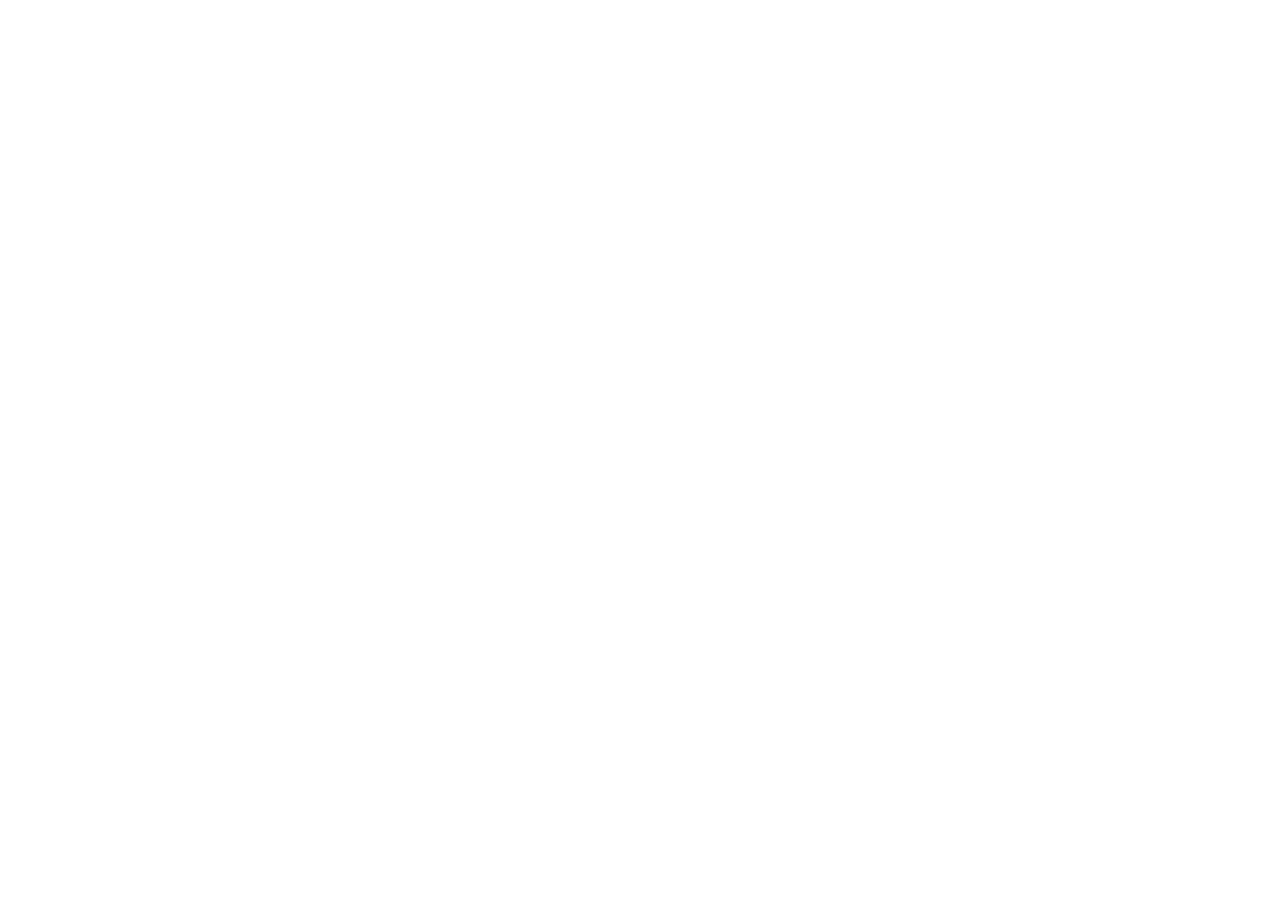
==== index.html @ 85fa4254 "Base Styles and Color Vars generated in Css File" ====
<!DOCTYPE html>
<html lang="en">
<head>
    <meta charset="UTF-8">
    <meta http-equiv="X-UA-Compatible" content="IE=edge">
    <meta name="viewport" content="width=device-width, initial-scale=1.0">
    <link rel="stylesheet" href="index.css">
    <link href=“https://fonts.googleapis.com/css2?family=DM+Sans:wght@400;500;700&family=Inter:wght@300;500&display=swap” rel=“stylesheet”>
    <title>Bata Bit</title>
</head>
<body>
    <header></header>
    <main>
        <div></div>
        <div></div>
        <div></div>
        <div></div>
    </main>
    <footer></footer>
</body>
</html>
---- index.css ----
/*
    1. Position
    2. Box Model
    3. Tipografy
    4. Visuals
    5. Micelaneous
*/

:root {
    /*colors*/
    --bitcoin-orange: #F7931A;
    --soft-orange: #ffe9d5;
    --secondary-blue: #1A9AF7;
    --soft-blue: #E7F5FF;
    --warm-black: #201E1C;
    --black: #282623;
    --grey: #BABABA;
    --off-white: #FAF8F7;
    --just-white: #FFFFFF;
}
* {
    margin: 0;
    padding: 0;
    box-sizing: border-box;
}
html {
    font-size: 62,5%;
    font-family: 'DM Sans', sans-serif;
}
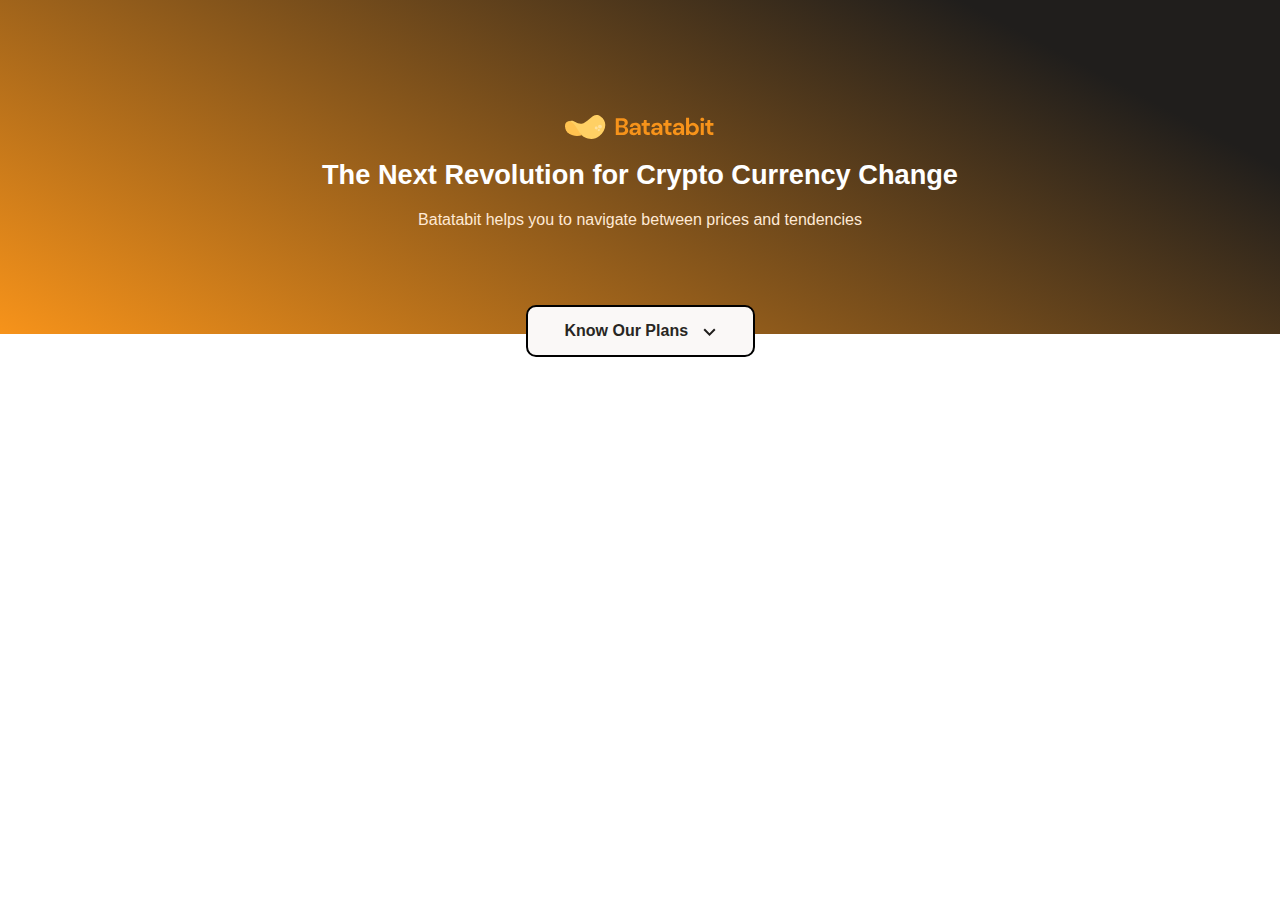
==== commit 013d49a3: "Header Finished" ====
--- a/index.html
+++ b/index.html
@@ -9,7 +9,12 @@
     <title>Bata Bit</title>
 </head>
 <body>
-    <header></header>
+    <header>
+        <img src="assets/img/logo.svg" alt="Batatabit-Logotipe">
+        <h1 class="header--title-container">The Next Revolution for Crypto Currency Change</h1>
+        <p>Batatabit helps you to navigate between prices and tendencies</p>
+        <a href="" class="header--button">Know Our Plans <span></span></a>
+    </header>
     <main>
         <div></div>
         <div></div>
--- a/index.css
+++ b/index.css
@@ -17,6 +17,10 @@
     --grey: #BABABA;
     --off-white: #FAF8F7;
     --just-white: #FFFFFF;
+
+    /*Construct Var*/
+
+    --border: 2px solid black;
 }
 * {
     margin: 0;
@@ -26,4 +30,59 @@
 html {
     font-size: 62,5%;
     font-family: 'DM Sans', sans-serif;
-}+}
+header {
+    position: relative;
+    display: flex;
+    min-width: 320px;
+    height: 334px;
+    width: 100%;
+    flex-direction: column;
+    justify-content: center;
+    text-align: center;
+    background: linear-gradient(207.8deg, #201E1C 16.69%, #F7931A 100%);
+    
+}
+header img {
+    width: 150px;
+    height: 24px;
+    margin-top: 10px;
+    align-self: center;
+}
+header p {
+    margin-top: 20px;
+    color: var(--soft-orange);
+}
+header a {
+    margin-top: 20px;
+}
+header .header--button {
+    position: absolute;
+    top: 285px;
+    padding: 15px;
+    width: 229px;
+    border-radius: 10px;
+    border: var(--border);
+    background-color: var(--off-white);
+    align-self: center;
+    text-decoration: none;
+    color: var(--black);
+    font-weight: bold;
+}
+header .header--button span {
+    display: inline-block;
+    width: 13px;
+    height: 8px;
+    background-image: url('./assets/icons/down-arrow.svg');
+    margin-left: 10px;
+}
+.header--title-container {
+    width: 90%;
+    min-width: 288px;
+    max-width: 900px;
+    margin-top: 20px;
+    align-self: center;
+    font-size: 1.7rem;
+    color: var(--just-white);
+    /*border: var(--border);*/
+}
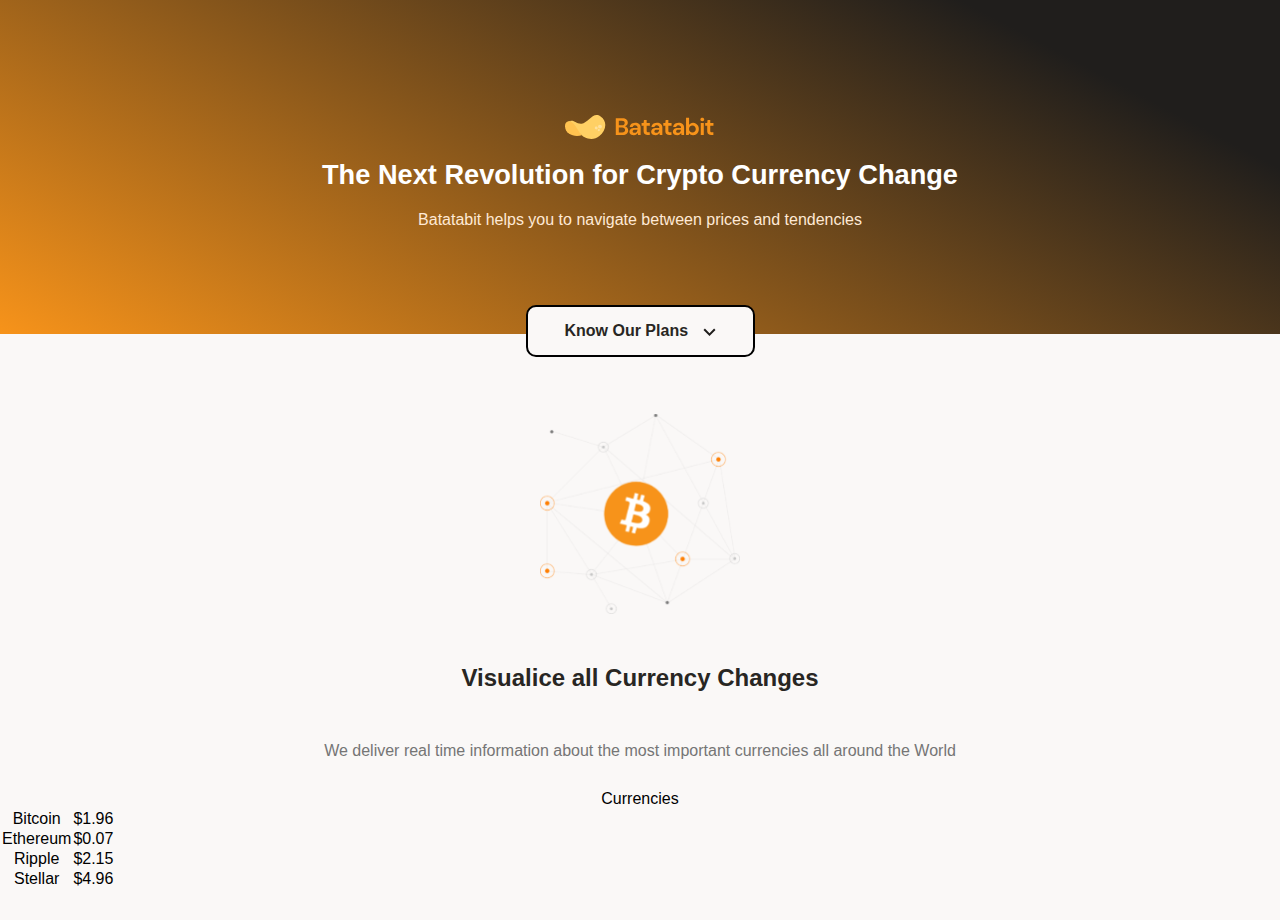
==== commit f7d38f63: "Started with the currency table" ====
--- a/index.html
+++ b/index.html
@@ -10,16 +10,50 @@
 </head>
 <body>
     <header>
-        <img src="assets/img/logo.svg" alt="Batatabit-Logotipe">
+        <img src="assets/img/logo.svg" alt="Batatabit Logotipe">
         <h1 class="header--title-container">The Next Revolution for Crypto Currency Change</h1>
         <p>Batatabit helps you to navigate between prices and tendencies</p>
         <a href="" class="header--button">Know Our Plans <span></span></a>
     </header>
     <main>
-        <div></div>
-        <div></div>
-        <div></div>
-        <div></div>
+        <section class="main-exchange-container">
+            <div class="backgroundImg">
+                
+            </div>
+            <div class="main-exchange-container--title">
+                <h2>Visualice all Currency Changes</h2>
+                <p>We deliver real time information about the most important currencies all around the World</p>
+            </div>
+            <section class="main-tables-container">
+                <div class="main-currency-table">
+                    <p>Currencies</p>
+                    <div>
+                        <table>
+                            <tr>
+                                <td>Bitcoin</td>
+                                <td>$1.96</td>
+                            </tr>
+                            <tr>
+                                <td>Ethereum</td>
+                                <td>$0.07</td>
+                            </tr>
+                            <tr>
+                                <td>Ripple</td>
+                                <td>$2.15</td>
+                            </tr>
+                            <tr>
+                                <td>Stellar</td>
+                                <td>$4.96</td>
+                            </tr>
+                        </table>    
+                    </div>
+                </div>
+            </section>
+        </section>
+        
+        <section></section>
+        <section></section>
+        <section></section>
     </main>
     <footer></footer>
 </body>
--- a/index.css
+++ b/index.css
@@ -86,3 +86,39 @@
     color: var(--just-white);
     /*border: var(--border);*/
 }
+main {
+    width: 100%;
+    min-width: 320px;
+    height: auto;
+    background-color: var(--off-white);
+}
+.main-exchange-container {
+    width: 100%;
+    height: auto;
+    padding-top: 80px;
+    padding-bottom: 30px;
+    text-align: center;
+}
+.main-exchange-container--title {
+    width: 90%;
+    margin: 0 auto;
+    min-width: 288px;
+    max-width: 900px;
+}
+.main-exchange-container .backgroundImg {
+    width: 200px;
+    height: 200px;
+    margin: 0 auto;
+    margin-bottom: 50px;
+    background: url('./assets/img/Bitcoin.svg')
+    center/cover no-repeat;
+}
+.main-exchange-container--title h2 {
+    margin-bottom: 50px;
+    color: var(--black);
+}
+.main-exchange-container--title p {
+    color: #757575;
+    font-weight: 500;
+    margin-bottom: 30px;
+}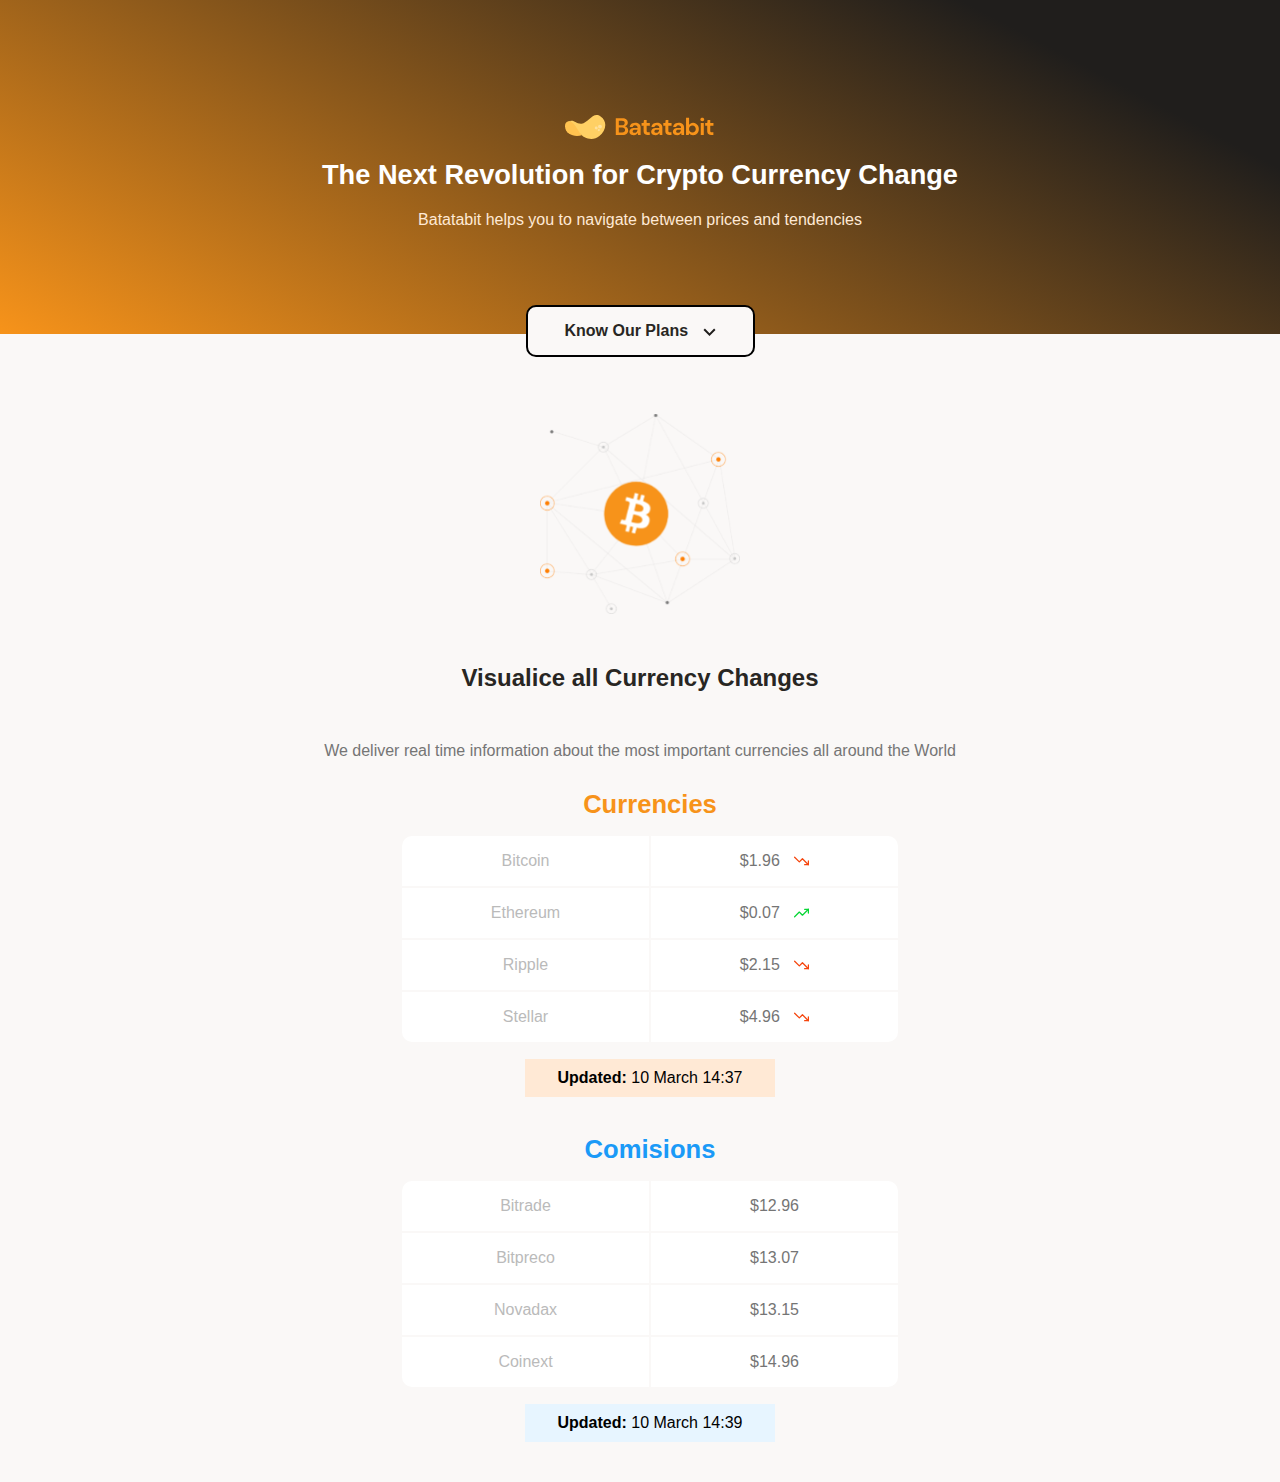
==== commit 13f16782: "Finished both currency and comision tables" ====
--- a/index.html
+++ b/index.html
@@ -24,28 +24,66 @@
                 <h2>Visualice all Currency Changes</h2>
                 <p>We deliver real time information about the most important currencies all around the World</p>
             </div>
+
+            <!--Change Table (orange)-->
             <section class="main-tables-container">
                 <div class="main-currency-table">
-                    <p>Currencies</p>
-                    <div>
+                    <p class="main-currency-table--title">Currencies</p>
+                    <div class="currency-table--container">
                         <table>
                             <tr>
-                                <td>Bitcoin</td>
-                                <td>$1.96</td>
+                                <td class="table__top-left">Bitcoin</td>
+                                <td class="table__top-right table__right">$1.96 <span class="down"></span></td>
                             </tr>
                             <tr>
                                 <td>Ethereum</td>
-                                <td>$0.07</td>
+                                <td class="table__right">$0.07 <span class="up"></span></td>
                             </tr>
                             <tr>
                                 <td>Ripple</td>
-                                <td>$2.15</td>
+                                <td class="table__right">$2.15 <span class="down"></span></td>
                             </tr>
                             <tr>
-                                <td>Stellar</td>
-                                <td>$4.96</td>
+                                <td class="table__bottom-left">Stellar</td>
+                                <td class="table__bottom-right table__right">$4.96 <span class="down"></span></td>
                             </tr>
                         </table>    
+                    </div>
+                    <div class="post-currency-table__title">
+                        <p> <b>Updated:</b> 10 March 14:37</p>
+                    </div>
+                </div>
+            </section>
+            
+            <br>
+
+            <!--Comision Table (blue)-->
+
+            <section class="main-tables-container">
+                <div class="main-comision-table">
+                    <p class="main-comision-table--title">Comisions</p>
+                    <div class="comision-table--container">
+                        <table>
+                            <tr>
+                                <td class="table__top-left">Bitrade</td>
+                                <td class="table__top-right table__right">$12.96</td>
+                            </tr>
+                            <tr>
+                                <td>Bitpreco</td>
+                                <td class="table__right">$13.07</td>
+                            </tr>
+                            <tr>
+                                <td>Novadax</td>
+                                <td class="table__right">$13.15</td>
+                            </tr>
+                            <tr>
+                                <td class="table__bottom-left">Coinext</td>
+                                <td class="table__bottom-right table__right">$14.96</td>
+                            </tr>
+                        </table>    
+                    </div>
+                    <div class="post-comision-table__title">
+                        <p> <b>Updated:</b> 10 March 14:39</p>
                     </div>
                 </div>
             </section>
--- a/index.css
+++ b/index.css
@@ -86,11 +86,11 @@
     color: var(--just-white);
     /*border: var(--border);*/
 }
+/*start middle senction*/
 main {
     width: 100%;
     min-width: 320px;
     height: auto;
-    background-color: var(--off-white);
 }
 .main-exchange-container {
     width: 100%;
@@ -98,6 +98,7 @@
     padding-top: 80px;
     padding-bottom: 30px;
     text-align: center;
+    background-color: var(--off-white);
 }
 .main-exchange-container--title {
     width: 90%;
@@ -121,4 +122,90 @@
     color: #757575;
     font-weight: 500;
     margin-bottom: 30px;
-}+}
+/*currency table styles*/
+
+.main-tables-container {
+    width: 100%;
+    height: auto;
+}
+.main-currency-table, .main-comision-table {
+    width: 100%;
+    height: auto;
+    margin: 10px;
+}
+.main-currency-table .main-currency-table--title,
+.main-comision-table .main-comision-table--title {
+    color: var(--bitcoin-orange);
+    margin-bottom: 15px;
+    font-size: 1.6rem;
+    font-weight: bold;
+}
+.main-comision-table .main-comision-table--title {
+    color: var(--secondary-blue);
+}
+.currency-table--container,
+.comision-table--container {
+    width: 90%;
+    min-width: 235px;
+    max-width: 500px;
+    height: auto;
+    margin: 0 auto;
+    font-family: "Inter", sans-serif;
+    font-weight: 500;
+    color: var(--grey);
+}
+.currency-table--container table,
+.comision-table--container table {
+    width: 100%;
+    height: 100%;
+}
+.currency-table--container td,
+.comision-table--container td {
+    background-color: var(--just-white);
+    width: 50%;
+    height: 50px;
+}
+.currency-table--container .down {
+    background: url('./assets/icons/trending-down.svg')
+    center/cover no-repeat;
+    display: inline-block;
+    width: 15px;
+    height: 10px;
+    margin-left: 10px;
+}
+.currency-table--container .up {
+    background: url('./assets/icons/trending-up.svg')
+    center/cover no-repeat;
+    display: inline-block;
+    width: 15px;
+    height: 10px;
+    margin-left: 10px;
+}
+.table__right {
+    color: #757575;
+    font-weight: 400;
+}
+.table__top-left {
+    border-top-left-radius: 10px;
+}
+.table__top-right {
+    border-top-right-radius: 10px;
+}
+.table__bottom-left {
+    border-bottom-left-radius: 10px;
+}
+.table__bottom-right {
+    border-bottom-right-radius: 10px;
+}
+.post-currency-table__title,
+.post-comision-table__title {
+    padding: 10px;
+    background-color: var(--soft-orange);
+    width: 250px;
+    margin: 0 auto;
+    margin-top: 15px;
+}
+.post-comision-table__title {
+    background-color: var(--soft-blue);
+}
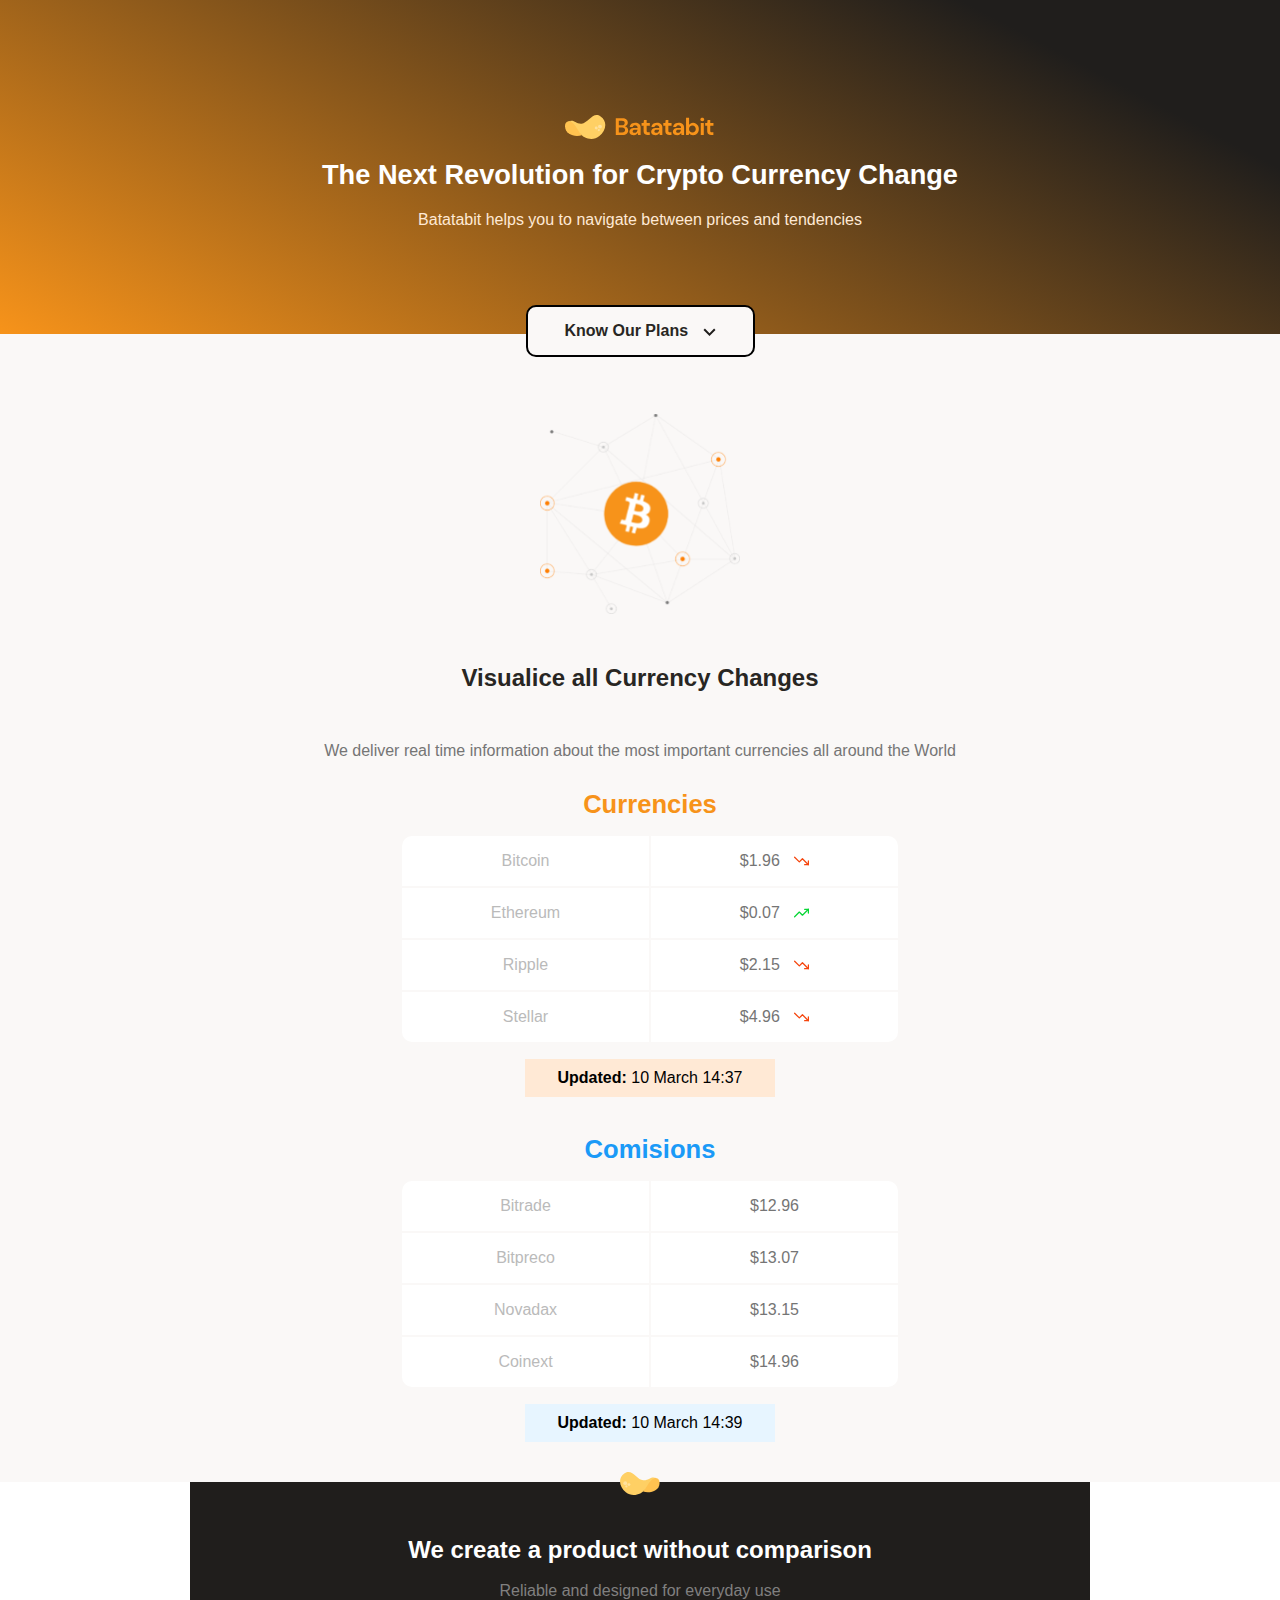
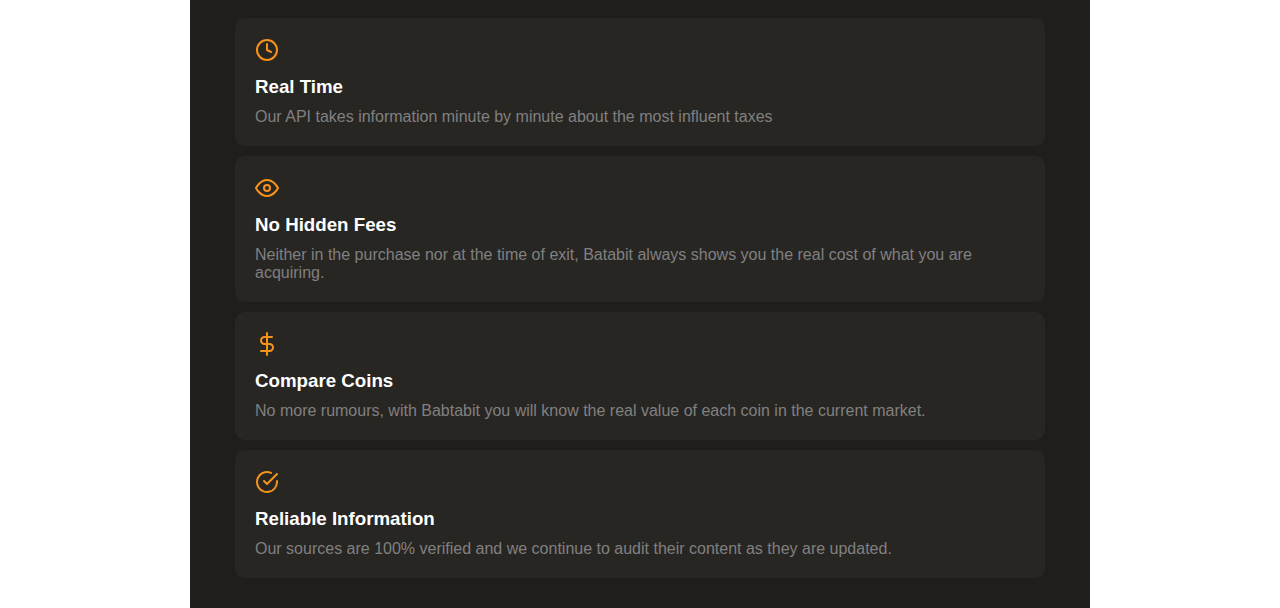
==== commit 88f3d2dd: "Finished black cards section" ====
--- a/index.html
+++ b/index.html
@@ -25,7 +25,8 @@
                 <p>We deliver real time information about the most important currencies all around the World</p>
             </div>
 
-            <!--Change Table (orange)-->
+            <!--Start Currency Table (orange)-->
+
             <section class="main-tables-container">
                 <div class="main-currency-table">
                     <p class="main-currency-table--title">Currencies</p>
@@ -57,7 +58,7 @@
             
             <br>
 
-            <!--Comision Table (blue)-->
+            <!--Start Comision Table (blue)-->
 
             <section class="main-tables-container">
                 <div class="main-comision-table">
@@ -88,8 +89,48 @@
                 </div>
             </section>
         </section>
-        
-        <section></section>
+
+
+        <!--Start Warm Black Section-->
+        <section class="warm-black-container">
+            <img class="warm-black-container__img" src="assets/icons/batata.svg" alt="Batatabit Logotipe">
+
+            <br><br><br>
+            <h2>We create a product without comparison</h2>
+            <br>
+            <p>Reliable and designed for everyday use</p>
+            <br>
+
+            <div class="black-card">
+                <img src="./assets/icons/clock.svg" alt="">
+                <h3>Real Time</h3>
+                <p>Our API takes information minute by minute about the most influent taxes</p>
+            </div>
+
+            <div class="black-card">
+                <img src="./assets/icons/eye.svg" alt="">
+                <h3>No Hidden Fees</h3>
+                <p>Neither in the purchase nor at the time of exit, Batabit always shows you the real cost of what you are acquiring.</p>
+            </div>
+
+            <div class="black-card">
+                <img src="./assets/icons/dollar-sign.svg" alt="">
+                <h3>Compare Coins</h3>
+                <p>No more rumours, with Babtabit you will know the real value of each coin in the current market.</p>
+            </div>
+
+            <div class="black-card">
+                <img src="./assets/icons/check-circle.svg" alt="">
+                <h3>Reliable Information</h3>
+                <p>Our sources are 100% verified and we continue to audit their content as they are updated.</p>
+            </div>
+
+
+
+        </section>
+
+
+
         <section></section>
         <section></section>
     </main>
--- a/index.css
+++ b/index.css
@@ -209,3 +209,50 @@
 .post-comision-table__title {
     background-color: var(--soft-blue);
 }
+
+
+/*start warm black styles section*/
+
+.warm-black-container {
+    position: relative;
+    background-color: var(--warm-black);
+    width: 100%;
+    max-width: 900px;
+    margin: 0 auto;
+    height: auto;
+    padding-bottom: 20px;
+}
+.warm-black-container .warm-black-container__img {
+    position: absolute;
+    width: 40px;
+    top: -10px;
+    left: calc(50% - 20px);
+}
+.warm-black-container h2,
+.warm-black-container p  {
+    color: var(--just-white);
+    text-align: center;
+}
+.warm-black-container p {
+    color: #808080;
+}
+
+.black-card {
+    background-color: var(--black);
+    width: 90%;
+    height: auto;
+    margin: 0 auto;
+    padding: 20px;
+    margin-bottom: 10px;
+    border-radius: 10px;
+}
+
+.black-card h3,
+.black-card p {
+    color: var(--just-white);
+    text-align: left;
+    margin-top: 10px;
+}
+.black-card p {
+    color:#808080;
+}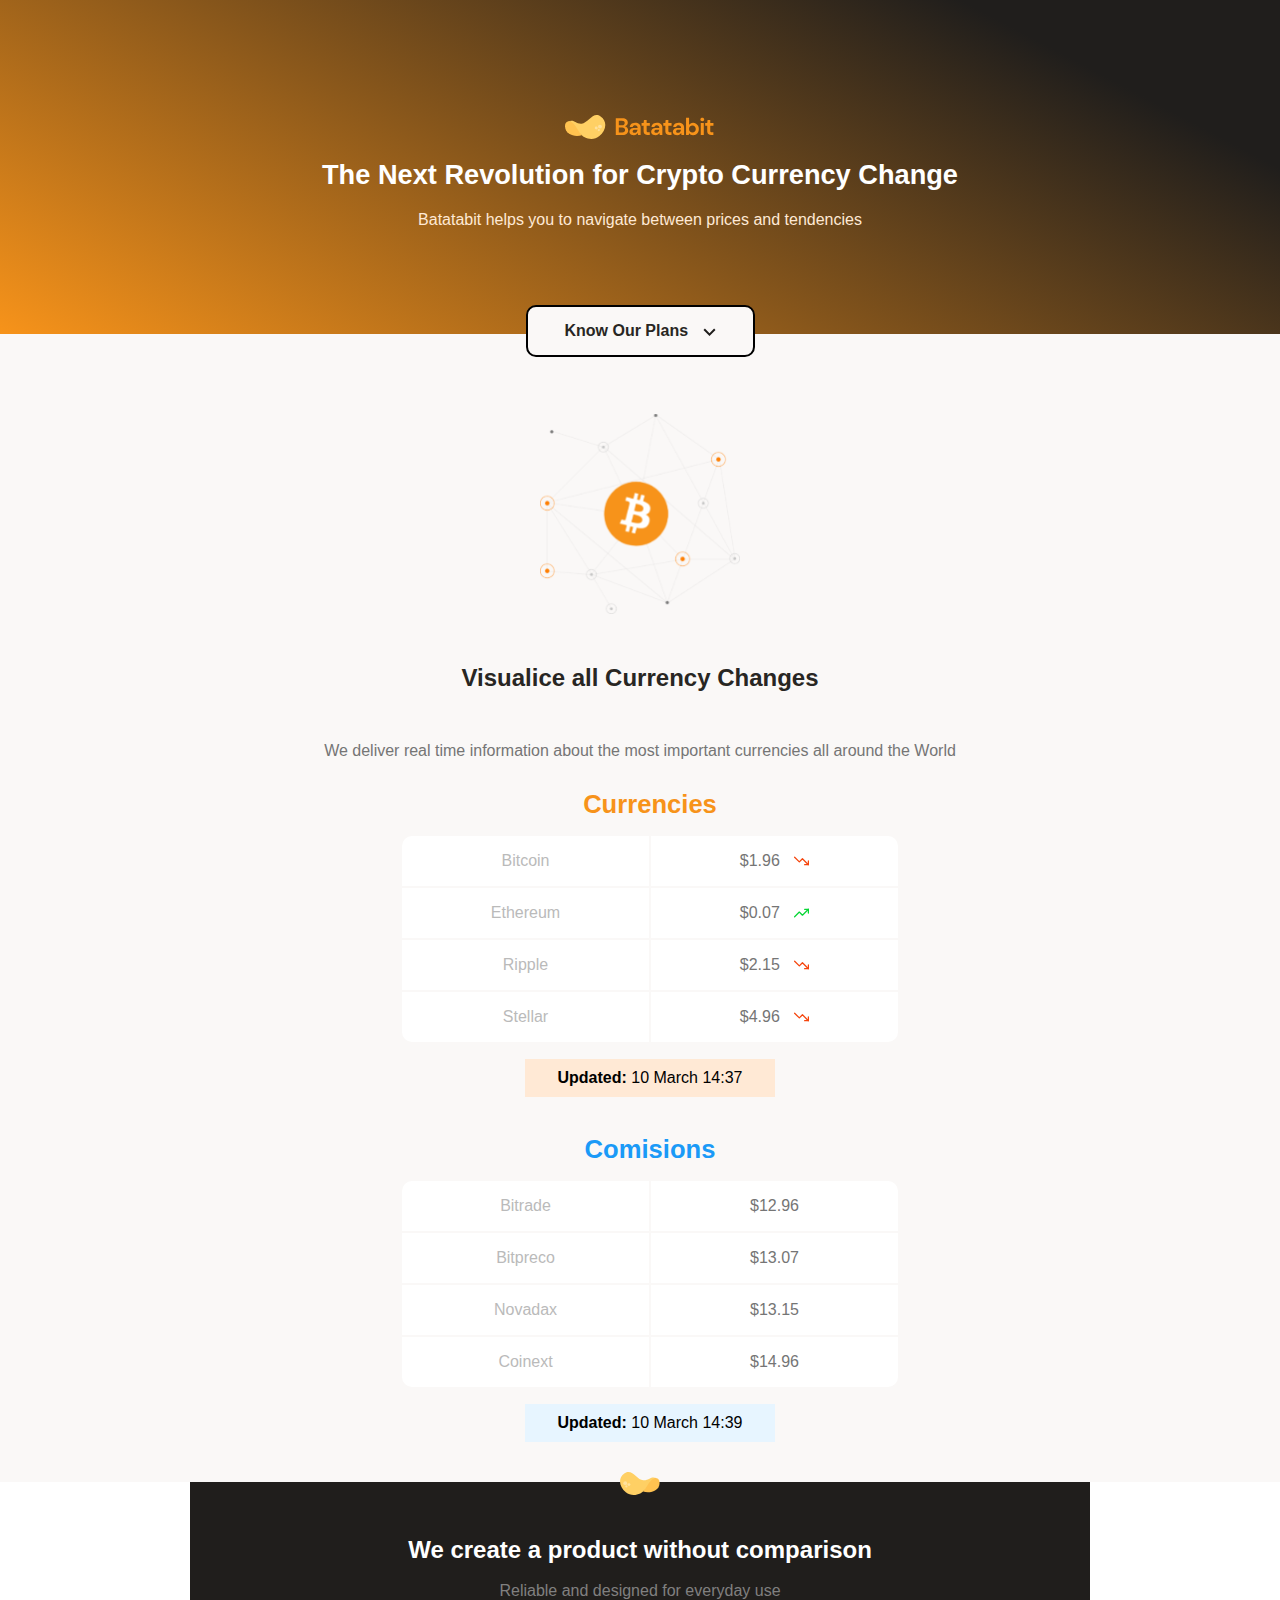
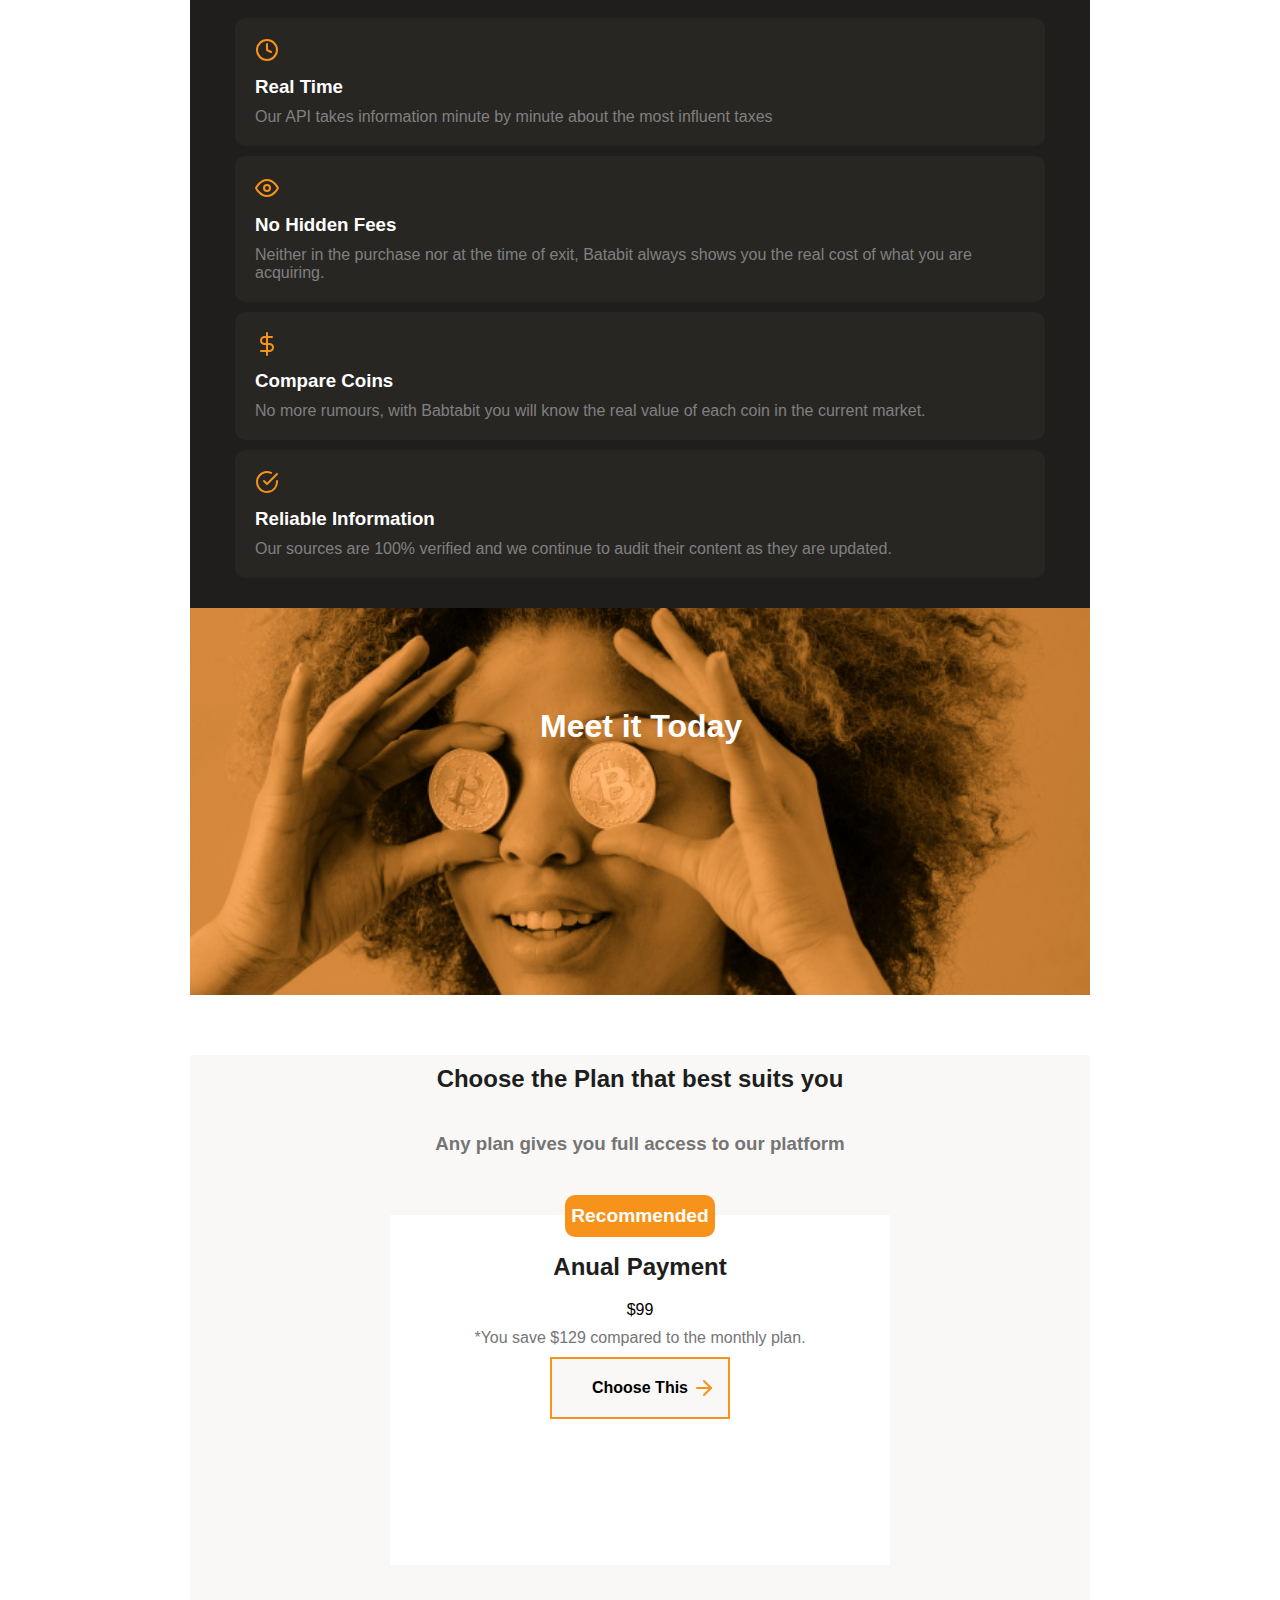
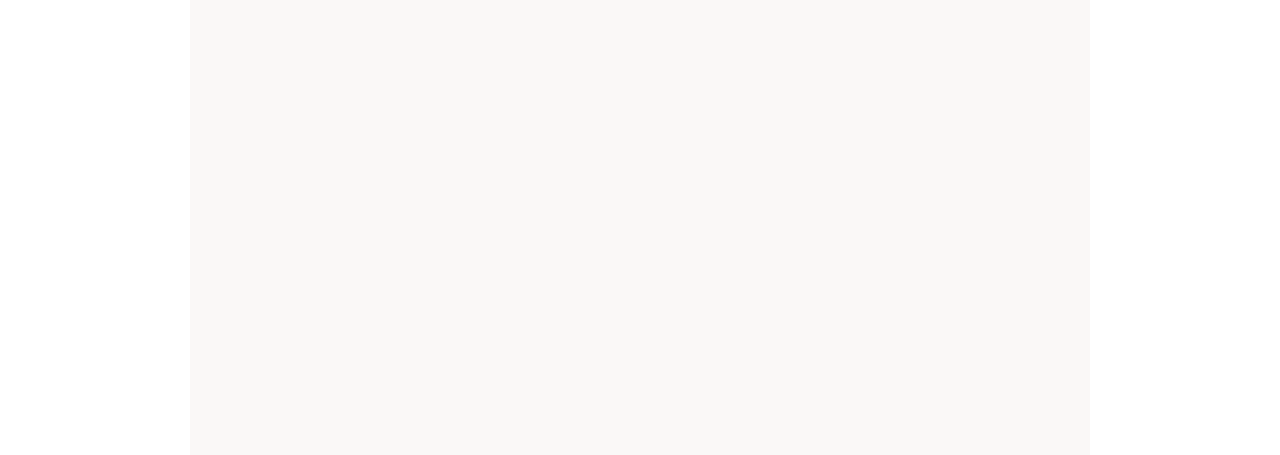
==== commit 7eff787d: "White Card at 70% before finish" ====
--- a/index.html
+++ b/index.html
@@ -125,14 +125,30 @@
                 <p>Our sources are 100% verified and we continue to audit their content as they are updated.</p>
             </div>
 
-
-
         </section>
 
+        <!--Start Photo Bitcoin Section-->
 
+        <section class="photo-bitcoin">
+            
+            <h2>Meet it Today</h2>
+            
+        </section>
+        
+        <!--Start White Card Section-->
 
-        <section></section>
-        <section></section>
+        <section class="white-card-section">
+            <h2>Choose the Plan that best suits you</h2>
+            <h3>Any plan gives you full access to our platform</h3>
+            <div class="white-card">
+                <p class="white-card--tag">Recommended</p>
+                <br>
+                <h2 class="white-card--title">Anual Payment</h2>
+                <p class="white-card--price">$99</p>
+                <p class="white-card--price-explanation">*You save $129 compared to the monthly plan.</p>
+                <button class="white-card--button">Choose This <span></span></button>
+            </div>
+        </section>
     </main>
     <footer></footer>
 </body>
--- a/index.css
+++ b/index.css
@@ -255,4 +255,105 @@
 }
 .black-card p {
     color:#808080;
-}+}
+
+
+/*start Photo Bitcoin section*/
+
+.photo-bitcoin {
+    position: relative;
+    width: 100%;
+    height: 387px;
+    max-width: 900px;
+    margin: 0 auto;
+    background: url('./assets/img/bitcoinbaby2x.png')
+    center/cover no-repeat;
+}
+.photo-bitcoin h2 {
+    position: absolute;
+    font-size: 2rem;
+    color: var(--just-white);
+    width: 300px;
+    top: 100px;
+    left: calc(50% - 100px);
+}
+
+/*Start White Card Section*/
+
+.white-card-section {
+    width: 100%;
+    height: 1000px;
+    max-width: 900px;
+    margin: 0 auto;
+    margin-top: 60px;
+    text-align: center;
+    background-color: var(--off-white);
+}
+.white-card-section h2,
+.white-card-section h3 {
+    margin-top: 20px;
+    color: var(--warm-black);
+    padding: 10px;
+}
+.white-card-section h3 {
+    color: #757575;
+    margin-bottom: 50px;
+}
+.white-card-section .white-card {
+    position: relative;
+    width: 75%;
+    min-width: 200px;
+    max-width: 500px;
+    margin: 0 auto;
+    height: 350px;
+    background-color: var(--just-white);
+}
+.white-card .white-card--tag {
+    position: absolute;
+    background-color: var(--bitcoin-orange);
+    padding-top: 10px;
+    padding-bottom: 10px;
+    border-radius: 10px;
+    font-size: 1.2rem;
+    font-weight: bold;
+    color: var(--just-white);
+    width: 150px;
+    top: -20px;
+    left: calc(50% - 75px);
+}
+.white-card .white-card--title {
+    margin-top: 10px;
+    margin-bottom: 10px;
+}
+.white-card .white-card--price {
+    margin-top: 10px;
+    margin-bottom: 10px;
+}
+.white-card .white-card--price-explanation {
+    margin-top: 10px;
+    margin-bottom: 10px;
+    color: #757575;
+}
+.white-card .white-card--button {
+    position: relative;
+    padding-top: 20px;
+    padding-bottom: 20px;
+    width: 180px;
+    font-size: 1rem;
+    background-color: var(--off-white);
+    border: 2px solid var(--bitcoin-orange);
+    font-weight: bold;
+}
+.white-card .white-card--button span {
+    position: absolute;
+    top: 17px;
+    left: 140px;
+    display: inline-block;
+    width: 24px;
+    height: 24px;
+    background: url('./assets/icons/orange-right-arrow.svg')
+    center/cover no-repeat;
+}
+
+
+/*finish the white-card--price styles*/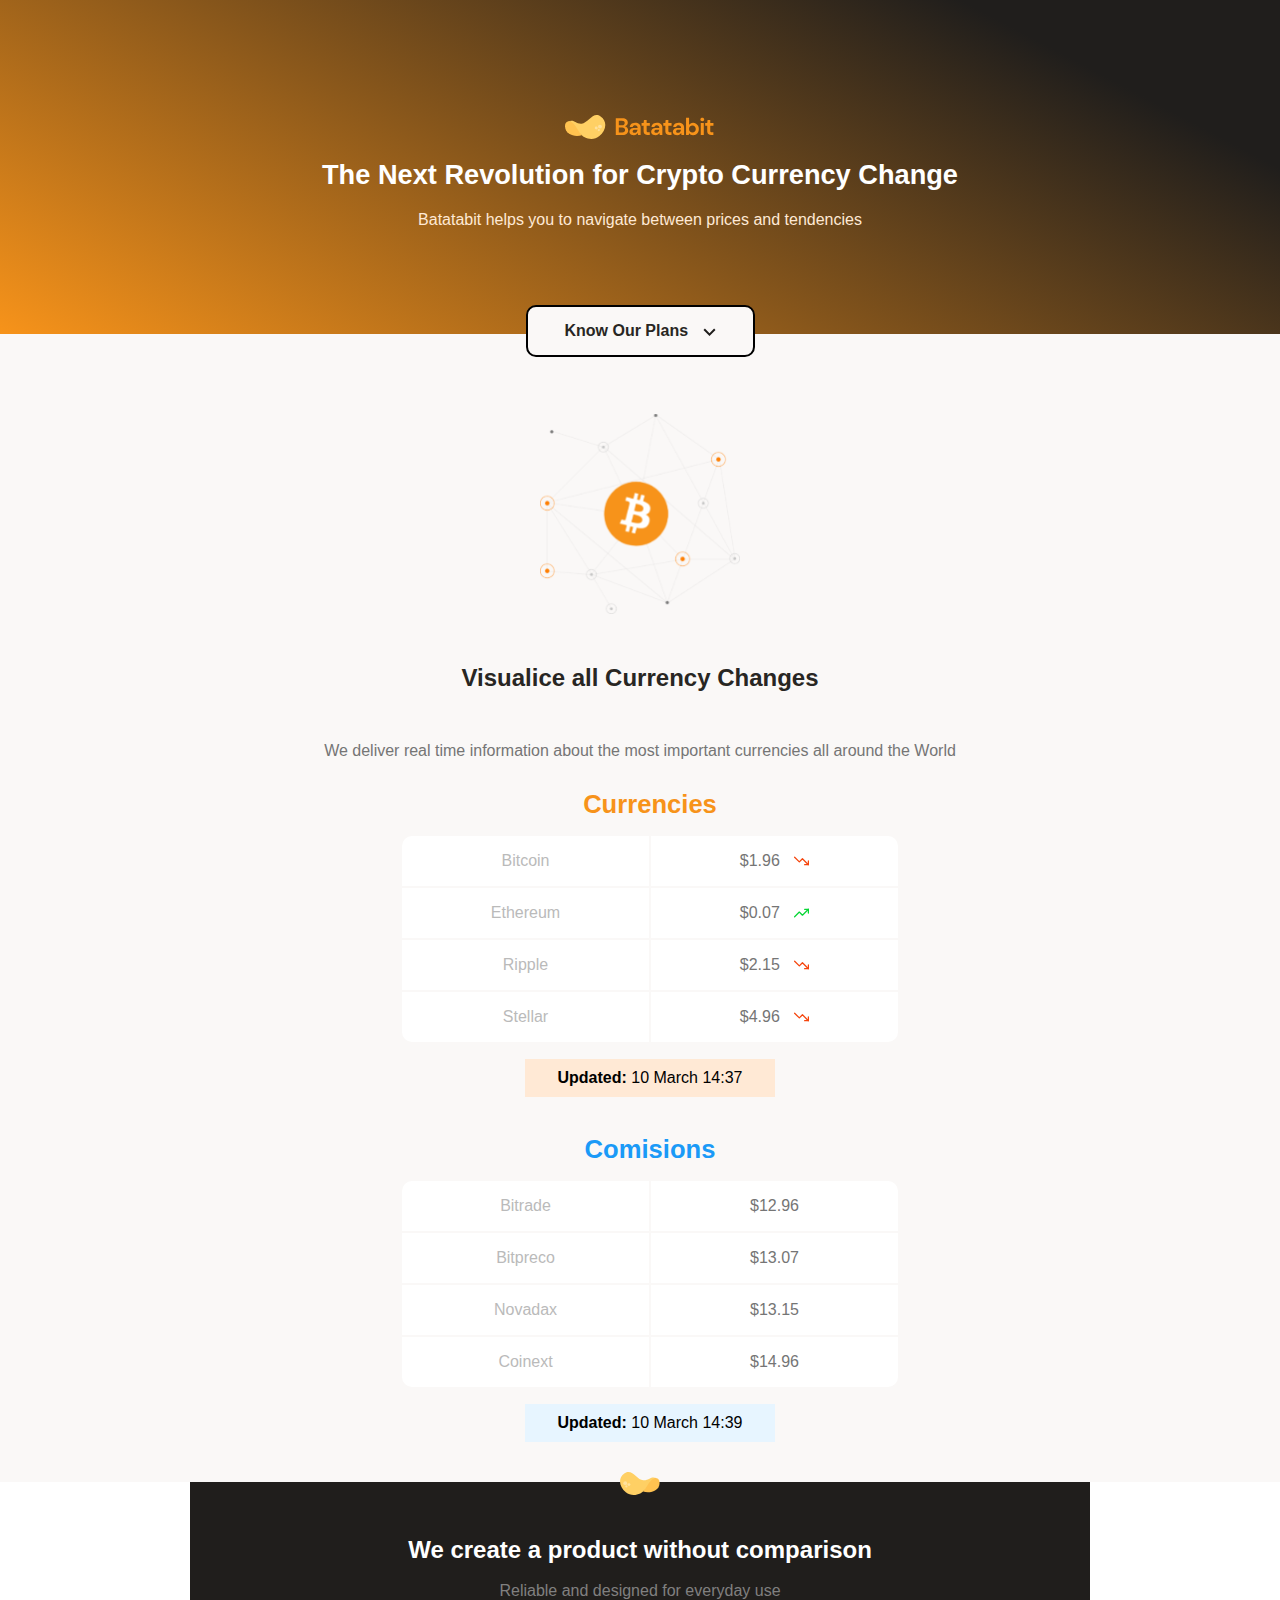
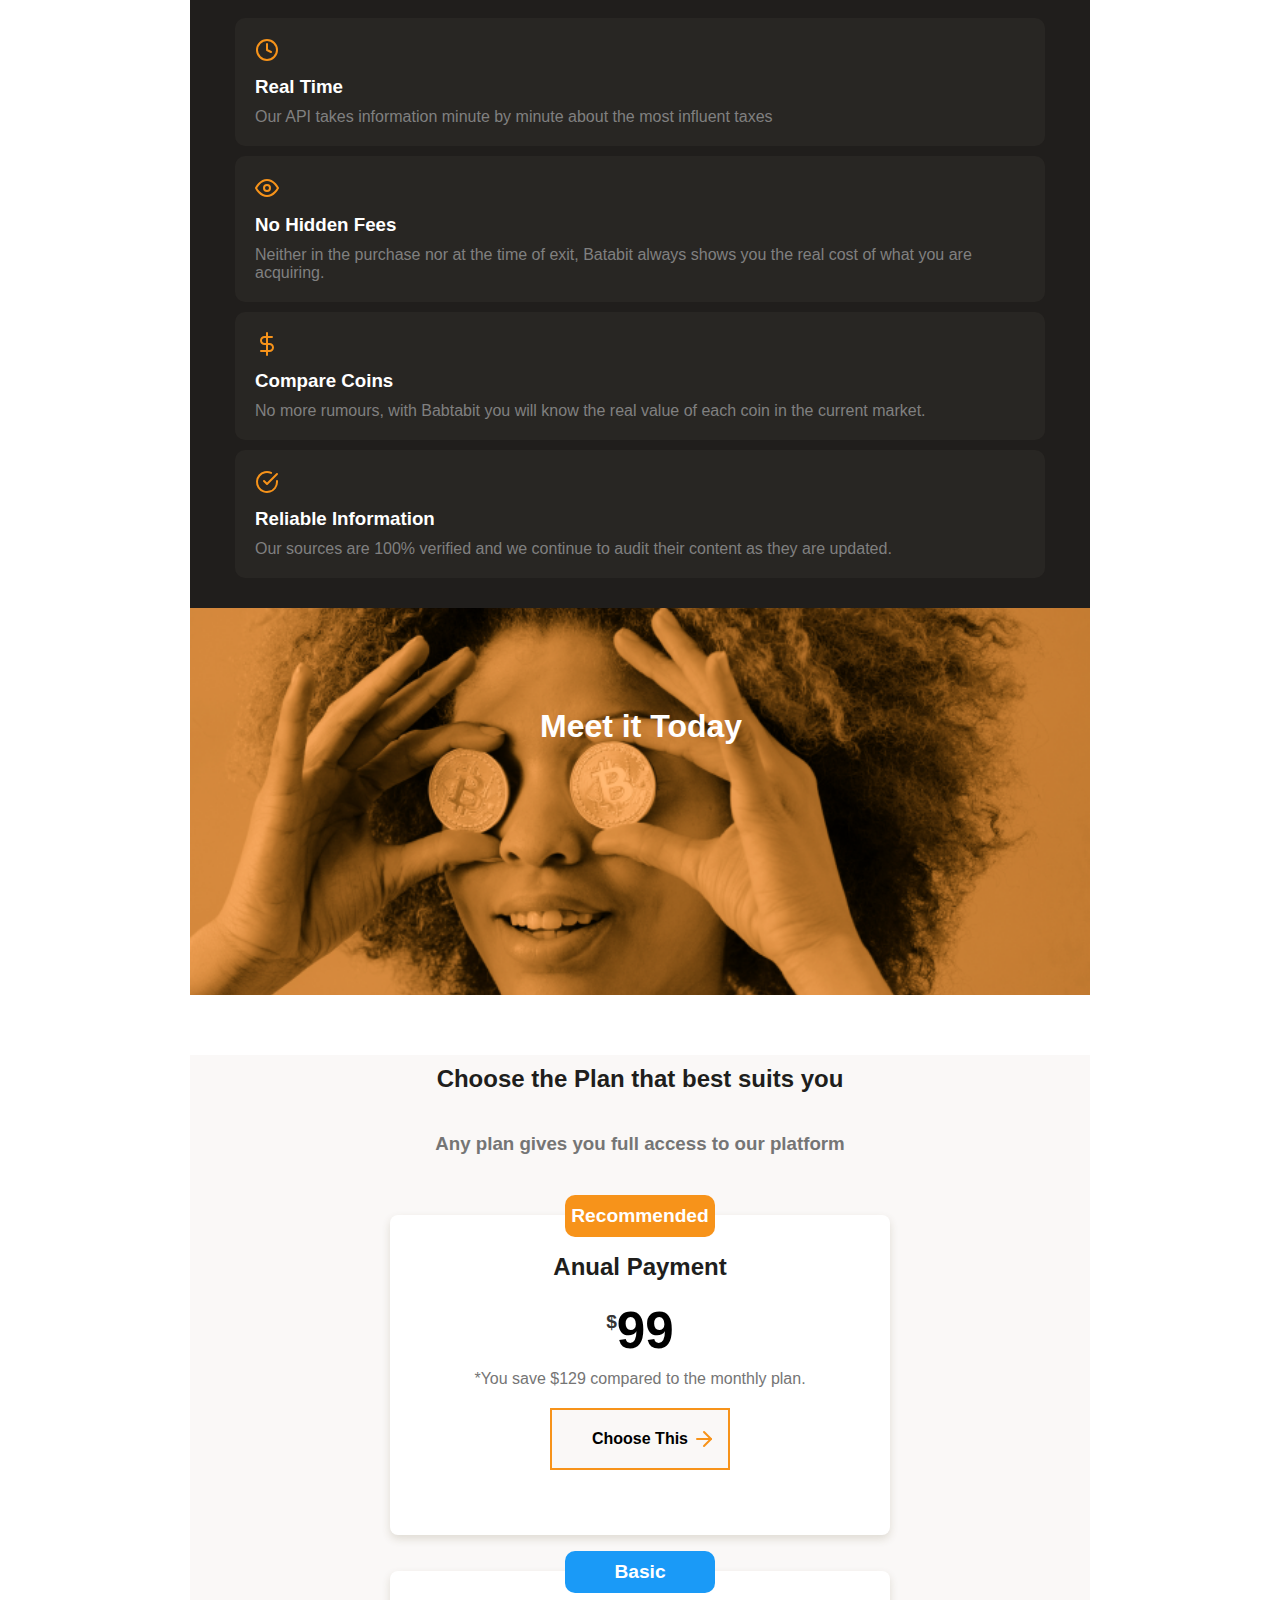
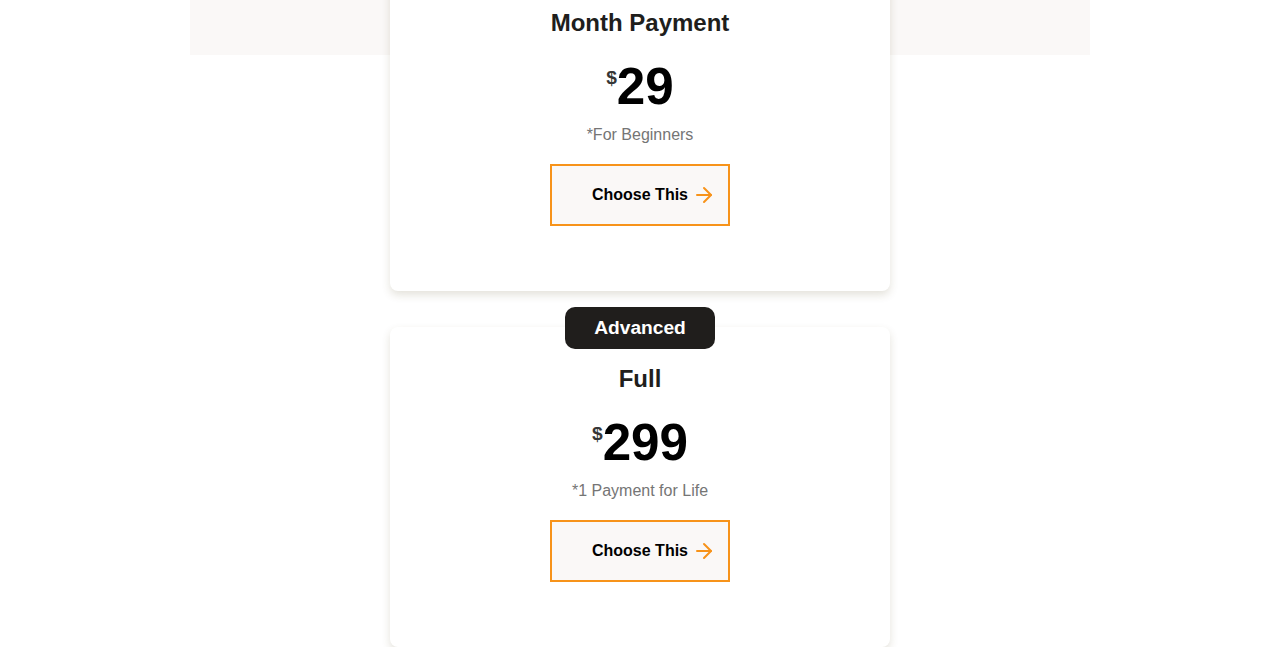
==== commit 36875d32: "Finished Card Section" ====
--- a/index.html
+++ b/index.html
@@ -140,12 +140,38 @@
         <section class="white-card-section">
             <h2>Choose the Plan that best suits you</h2>
             <h3>Any plan gives you full access to our platform</h3>
+
+            <!--White Card Component-->
             <div class="white-card">
                 <p class="white-card--tag">Recommended</p>
                 <br>
                 <h2 class="white-card--title">Anual Payment</h2>
-                <p class="white-card--price">$99</p>
+                <p class="white-card--price"><span>$</span>99</p>
                 <p class="white-card--price-explanation">*You save $129 compared to the monthly plan.</p>
+                <button class="white-card--button">Choose This <span></span></button>
+            </div>
+
+            <br>
+            <br>
+            <!--Blue Tag Card-->
+            <div class="white-card">
+                <p id= blue class="white-card--tag">Basic</p>
+                <br>
+                <h2 class="white-card--title">Month Payment</h2>
+                <p class="white-card--price"><span>$</span>29</p>
+                <p class="white-card--price-explanation">*For Beginners</p>
+                <button class="white-card--button">Choose This <span></span></button>
+            </div>
+
+            <br>
+            <br>
+            <!--Black Tag Card-->
+            <div class="white-card">
+                <p id= black class="white-card--tag">Advanced</p>
+                <br>
+                <h2 class="white-card--title">Full</h2>
+                <p class="white-card--price"><span>$</span>299</p>
+                <p class="white-card--price-explanation">*1 Payment for Life</p>
                 <button class="white-card--button">Choose This <span></span></button>
             </div>
         </section>
--- a/index.css
+++ b/index.css
@@ -282,7 +282,7 @@
 
 .white-card-section {
     width: 100%;
-    height: 1000px;
+    height: 600px;
     max-width: 900px;
     margin: 0 auto;
     margin-top: 60px;
@@ -299,14 +299,21 @@
     color: #757575;
     margin-bottom: 50px;
 }
+
+/*Starts White card component*/
+
 .white-card-section .white-card {
     position: relative;
     width: 75%;
     min-width: 200px;
     max-width: 500px;
     margin: 0 auto;
-    height: 350px;
+    height: 320px;
     background-color: var(--just-white);
+}
+.white-card {
+    box-shadow: 0px 4px 8px rgb(89,73,30,0.16);
+    border-radius: 8px;
 }
 .white-card .white-card--tag {
     position: absolute;
@@ -328,10 +335,18 @@
 .white-card .white-card--price {
     margin-top: 10px;
     margin-bottom: 10px;
+    font-size: 3.2rem;
+    font-weight: bold;
+    color: black;
+}
+.white-card .white-card--price span {
+    font-size: 1.2rem;
+    vertical-align: 20px;
+    color: #363636;
 }
 .white-card .white-card--price-explanation {
     margin-top: 10px;
-    margin-bottom: 10px;
+    margin-bottom: 20px;
     color: #757575;
 }
 .white-card .white-card--button {
@@ -355,5 +370,11 @@
     center/cover no-repeat;
 }
 
-
-/*finish the white-card--price styles*/+#blue {
+    background-color: var(--secondary-blue);
+}
+#black{
+    background-color: var(--warm-black);
+}
+
+/*Finish White card component*/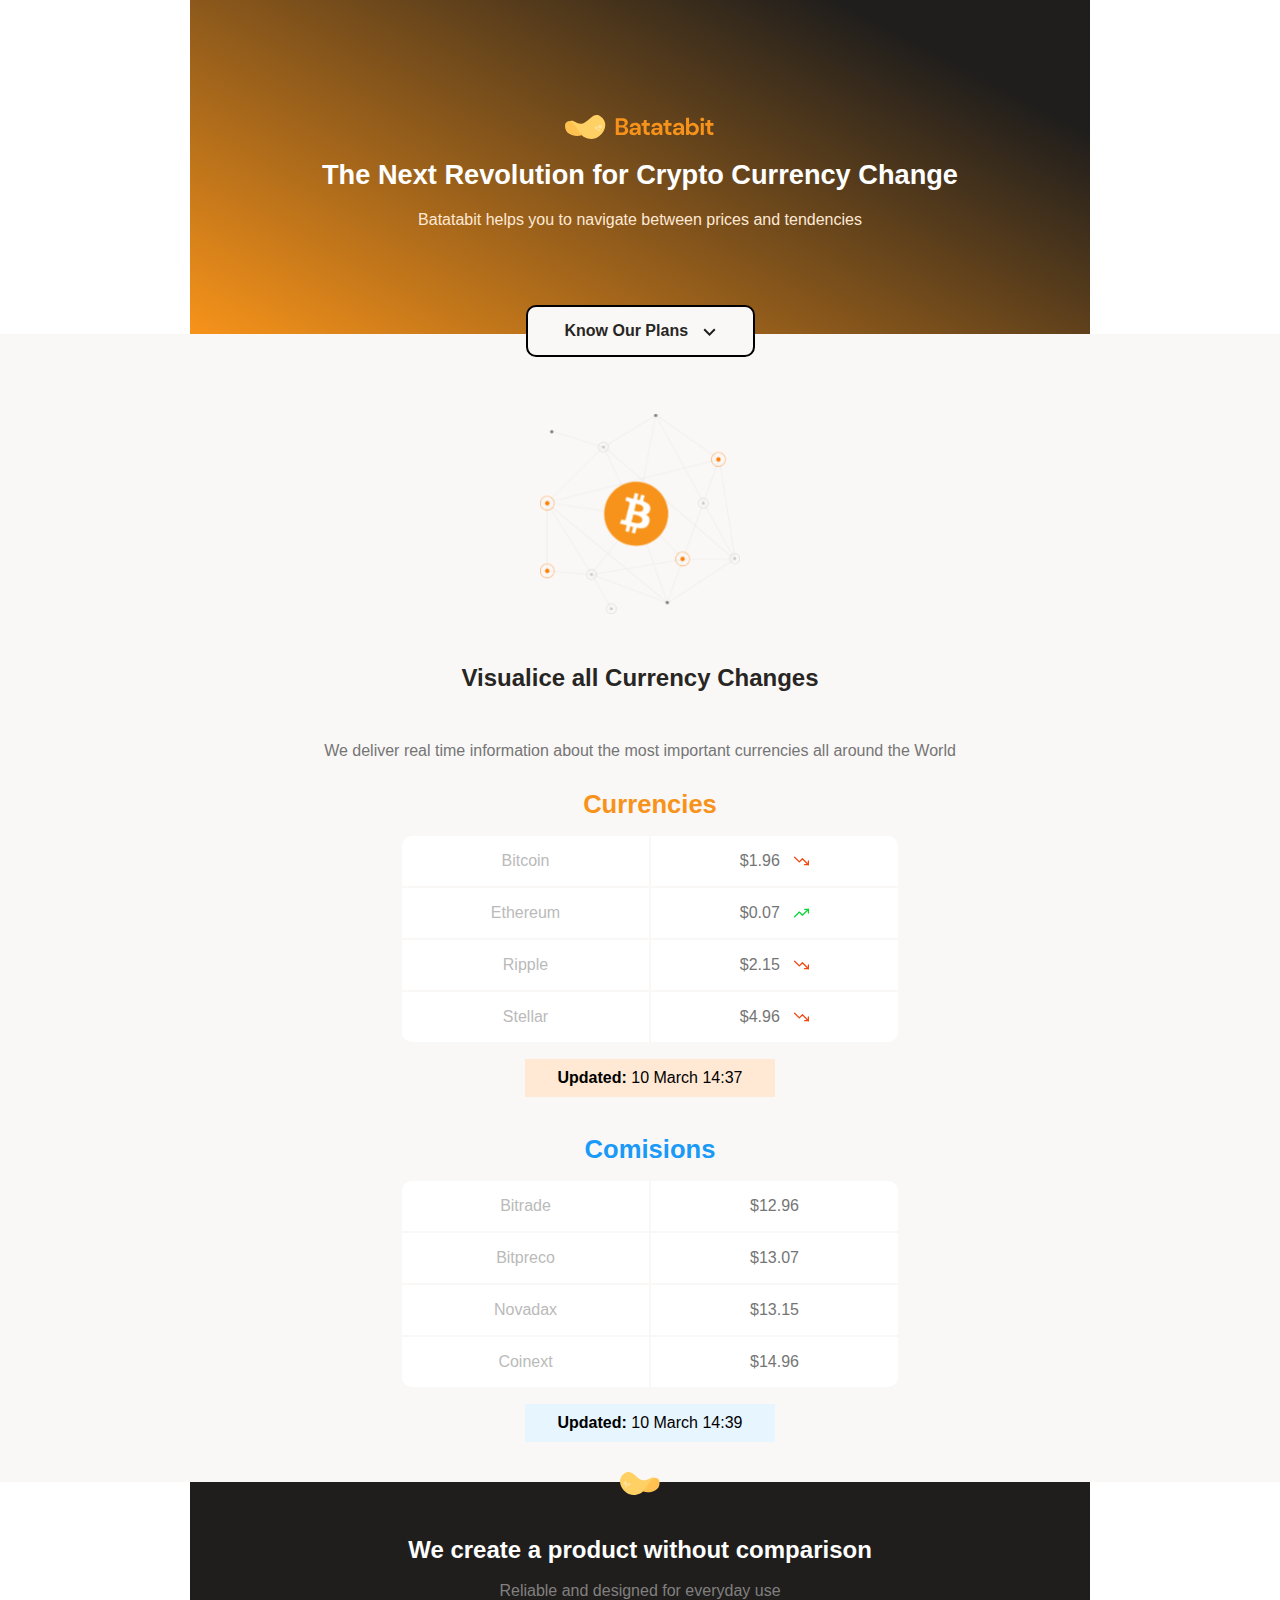
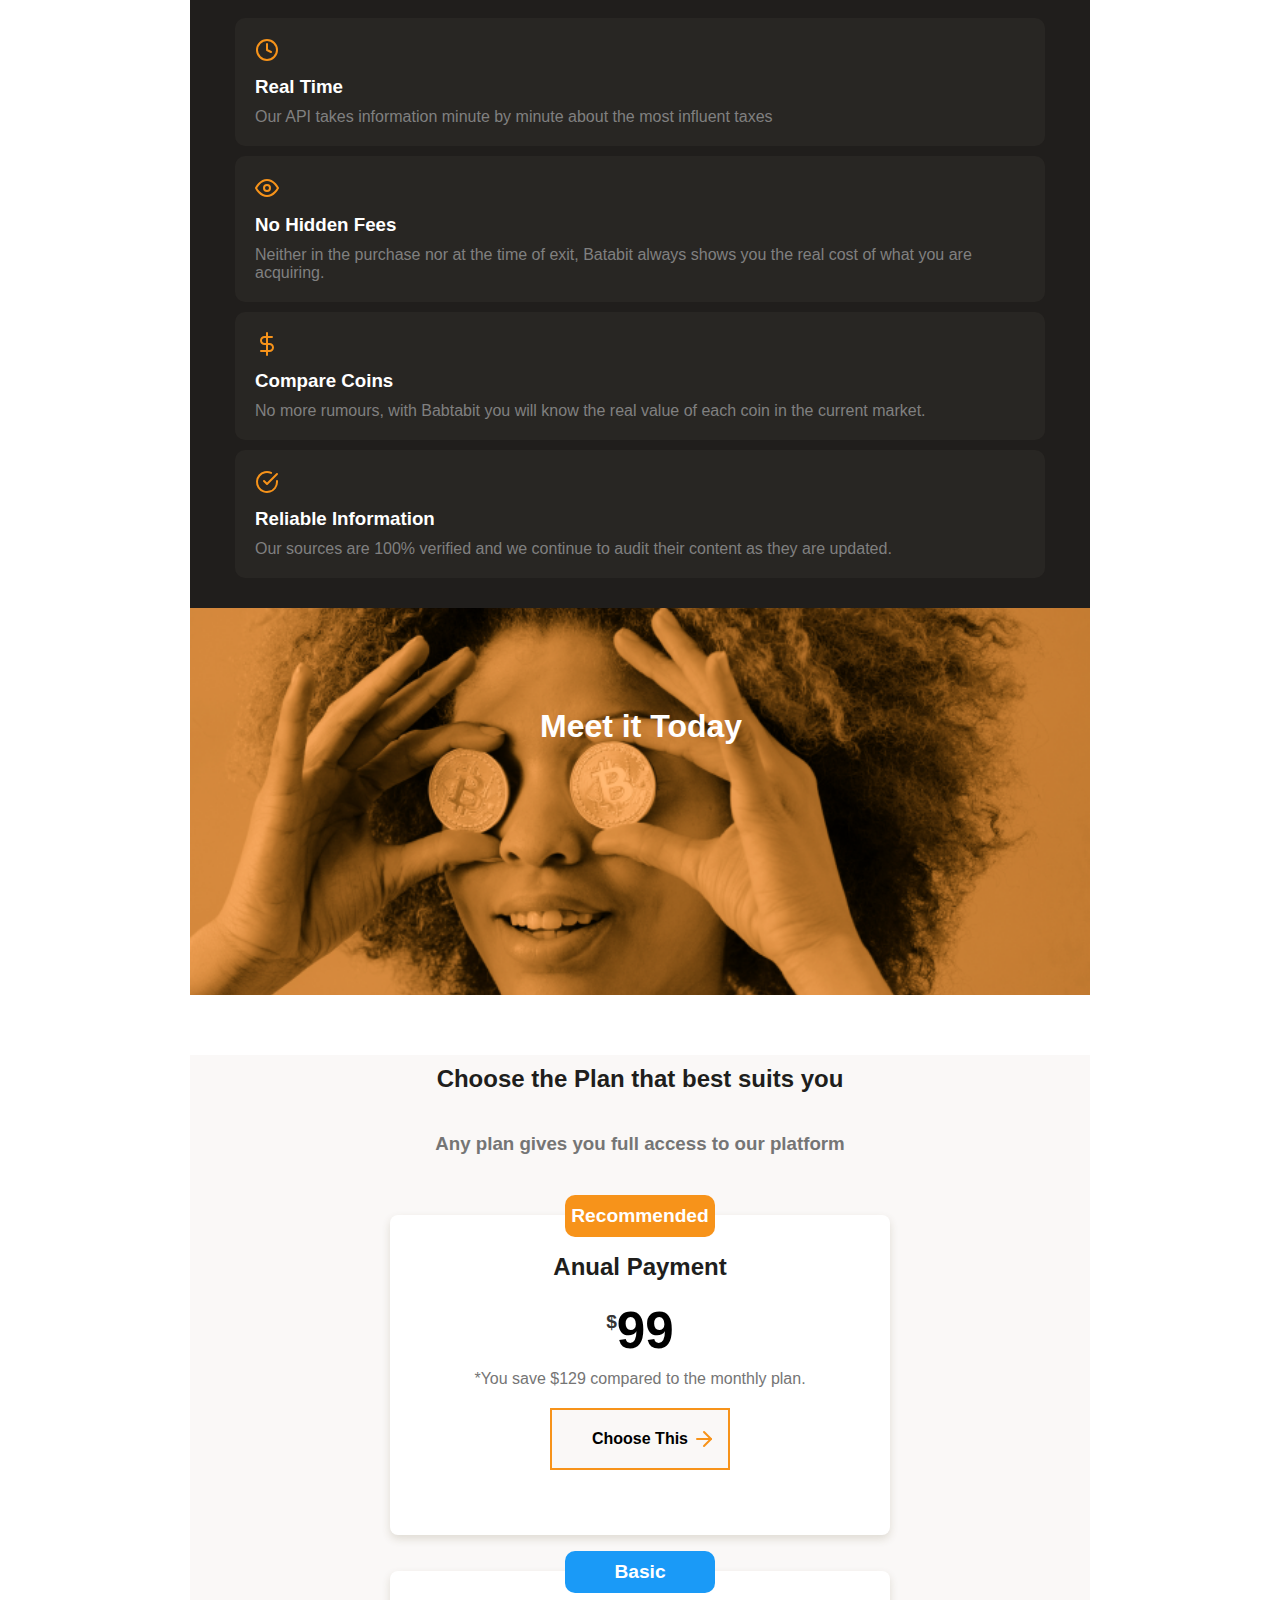
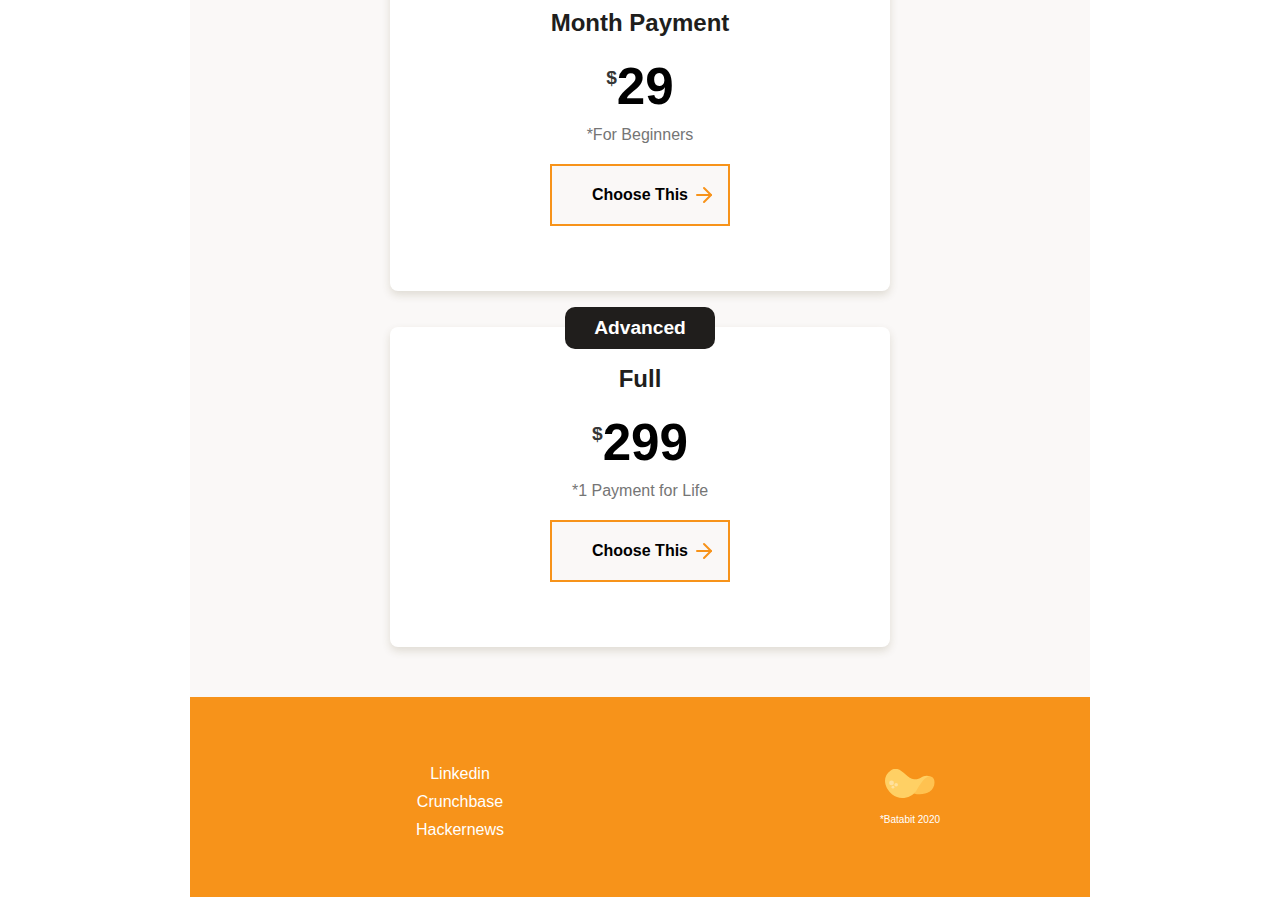
==== commit a48ce73c: "Project Finished" ====
--- a/index.html
+++ b/index.html
@@ -176,6 +176,16 @@
             </div>
         </section>
     </main>
-    <footer></footer>
+    <footer>
+        <div class="footer-left">
+            <a href="">Linkedin</a>
+            <a href="">Crunchbase</a>
+            <a href="">Hackernews</a>
+        </div>
+        <div class="footer-right">
+            <span></span>
+            <p>*Batabit 2020</p>
+        </div>
+    </footer>
 </body>
 </html>--- a/index.css
+++ b/index.css
@@ -35,6 +35,8 @@
     position: relative;
     display: flex;
     min-width: 320px;
+    max-width: 900px;
+    margin: 0 auto;
     height: 334px;
     width: 100%;
     flex-direction: column;
@@ -87,11 +89,6 @@
     /*border: var(--border);*/
 }
 /*start middle senction*/
-main {
-    width: 100%;
-    min-width: 320px;
-    height: auto;
-}
 .main-exchange-container {
     width: 100%;
     height: auto;
@@ -301,6 +298,12 @@
 }
 
 /*Starts White card component*/
+
+.white-card-section {
+    width: 100%;
+    height: auto;
+    padding-bottom: 50px;
+}
 
 .white-card-section .white-card {
     position: relative;
@@ -377,4 +380,47 @@
     background-color: var(--warm-black);
 }
 
-/*Finish White card component*/+/*Finish White card component*/
+
+footer {
+    display:flex;
+    width: 100%;
+    max-width: 900px;
+    margin: 0 auto;
+    height: 200px;
+    background-color: var(--bitcoin-orange);
+    color: var(--just-white);
+}
+footer a {
+    text-decoration: none;
+    color: var(--just-white);
+    padding-top: 10px;
+    
+}
+.footer-left {
+    width: 60%;
+    display: flex;
+    flex-direction: column;
+    justify-content: center;
+    align-items: center;
+    
+}
+.footer-right {
+    width: 40%;
+    display: flex;
+    flex-direction: column;
+    justify-content: center;
+    align-items: center;   
+}
+.footer-right span {
+    background: url('./assets/icons/batata.svg')
+    center/cover no-repeat;
+    display: inline-block;
+    width: 50px;
+    height: 30px;
+    padding-bottom: 15px;
+}
+.footer-right p {
+    font-size: 10px;
+    padding-top: 15px;
+}
